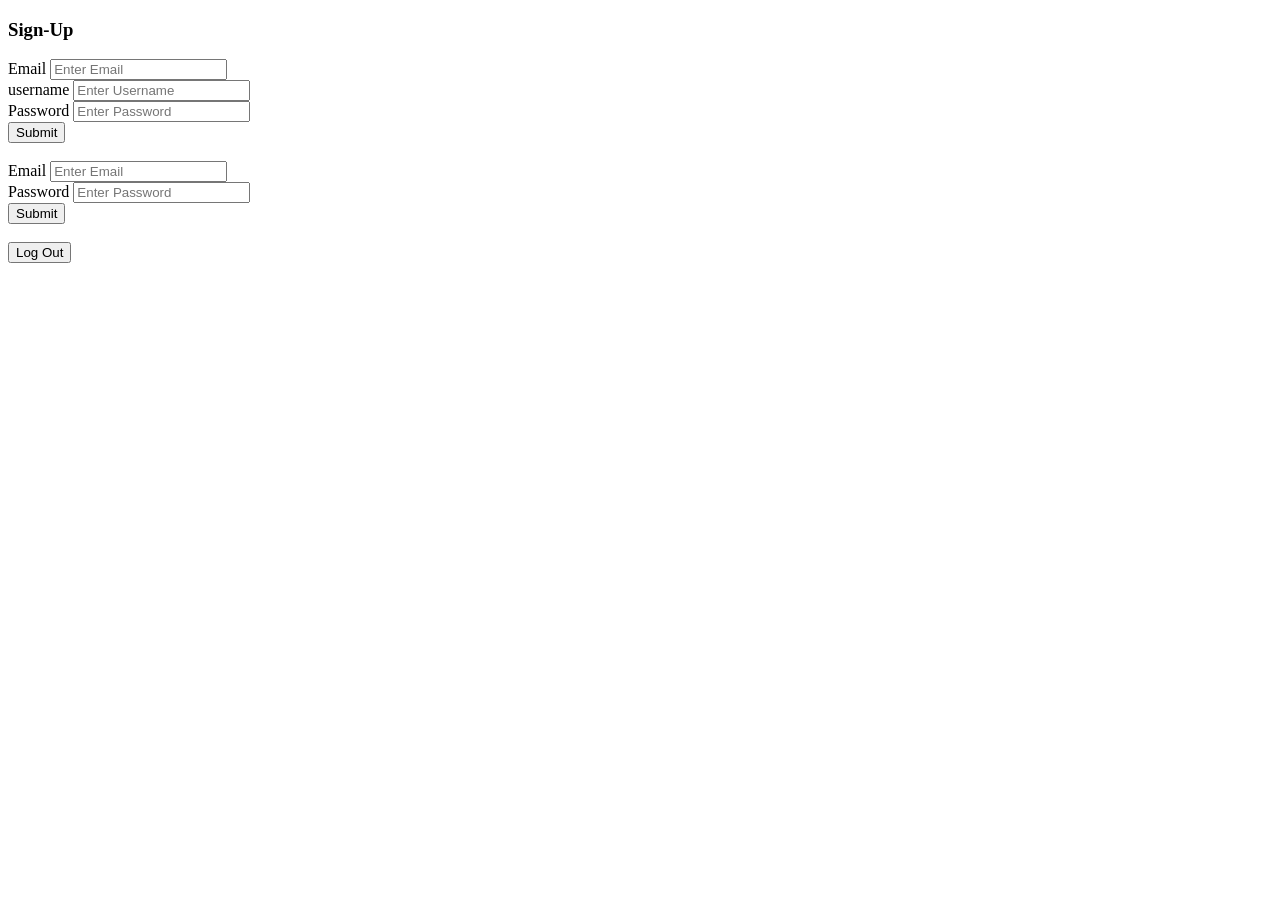
==== login.html @ a5706366 "Add files via upload" ====
<!DOCTYPE html>
<html lang="en">
<head>
    <meta charset="UTF-8">
    <title>🚗 ParkShare</title>
</head>
<body>
    <h3>Sign-Up</h3>
    <form id="sign-up">  
        <label for = "email">Email</label>
        <input type="email" id="email" required placeholder="Enter Email">
        <br>
        <label for = "username">username</label>
        <input type="text" id="username" required placeholder="Enter Username">
        <br>
        <label for="password">Password</label>
        <input type="password" id="password" required placeholder="Enter Password">
        <br>
        <button type="submit">Submit</button>
    </form>
    <br>

    <form id="sign-in">  
        <label for = "email">Email</label>
        <input type="email" id="signIn-email" required placeholder="Enter Email">
        <br>
        <label for="password">Password</label>
        <input type="password" id="signIn-password" required placeholder="Enter Password">
        <br>
        <button type="submit">Submit</button>
    </form>
    <br>

    <button type="submit" id="signout-btn">Log Out</button>
    
    <script type="module" src="auth.js"></script>
    
</body>
</html>
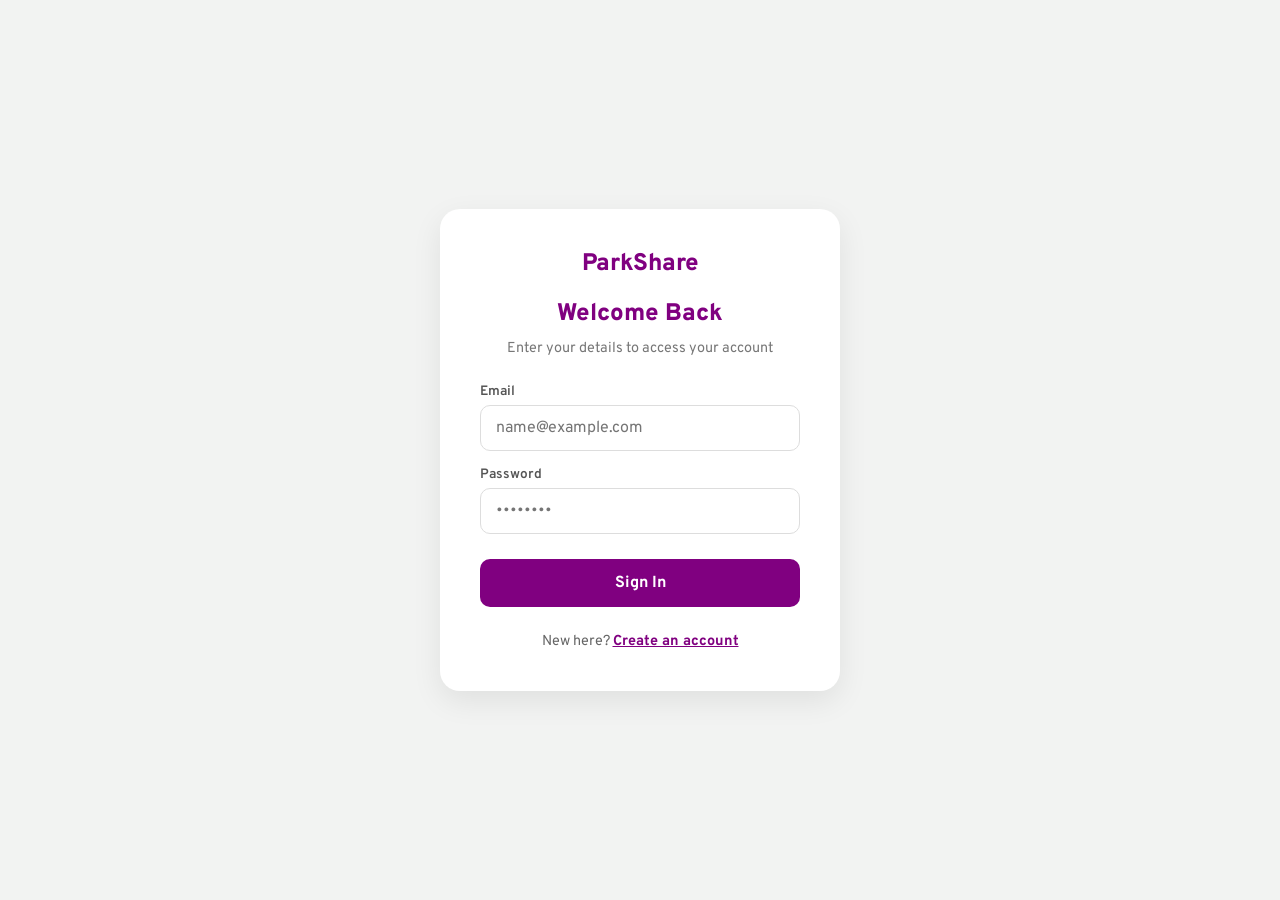
==== commit 7bf63aa3: "Adds Session Management Uses Supabase auth to manage and check when and if a user is logged in" ====
--- a/login.html
+++ b/login.html
@@ -2,39 +2,174 @@
 <html lang="en">
 <head>
     <meta charset="UTF-8">
-    <title>🚗 ParkShare</title>
+    <meta name="viewport" content="width=device-width, initial-scale=1.0">
+    <title>ParkShare | Login & Sign Up</title>
+    
+    <link rel="preconnect" href="https://fonts.googleapis.com">
+    <link rel="preconnect" href="https://fonts.gstatic.com" crossorigin>
+    <link href="https://fonts.googleapis.com/css2?family=Overpass:wght@300;400;600;800&display=swap" rel="stylesheet">
+
+    <style>
+        /* CSS STYLES */
+        * {
+            padding: 0;
+            margin: 0;
+            box-sizing: border-box;
+            font-family: 'Overpass', sans-serif;
+        }
+
+        body {
+            background: #F2F3F2;
+            display: flex;
+            justify-content: center;
+            align-items: center;
+            height: 100vh;
+        }
+
+        .auth-card {
+            background: white;
+            width: 100%;
+            max-width: 400px;
+            padding: 40px;
+            border-radius: 20px;
+            box-shadow: 0 10px 30px rgba(0,0,0,0.08);
+            text-align: center;
+        }
+
+        h2 {
+            color: purple;
+            margin-bottom: 10px;
+            font-weight: 800;
+        }
+
+        p.subtitle {
+            color: #777;
+            font-size: 0.9rem;
+            margin-bottom: 25px;
+        }
+
+        form {
+            display: flex;
+            flex-direction: column;
+            gap: 15px;
+        }
+
+        label {
+            text-align: left;
+            font-size: 0.85rem;
+            font-weight: 600;
+            color: #555;
+            margin-bottom: -10px;
+        }
+
+        input {
+            width: 100%;
+            padding: 12px 15px;
+            border: 1px solid #ddd;
+            border-radius: 10px;
+            font-size: 1rem;
+            transition: 0.3s;
+        }
+
+        input:focus {
+            outline: none;
+            border-color: purple;
+            box-shadow: 0 0 0 2px rgba(128, 0, 128, 0.1);
+        }
+
+        button {
+            background: purple;
+            color: white;
+            border: none;
+            padding: 14px;
+            border-radius: 10px;
+            font-size: 1rem;
+            font-weight: 700;
+            cursor: pointer;
+            margin-top: 10px;
+            transition: 0.3s;
+        }
+
+        button:hover {
+            background: #6a006a;
+            transform: translateY(-2px);
+        }
+
+        .toggle-text {
+            margin-top: 25px;
+            font-size: 0.9rem;
+            color: #666;
+        }
+
+        .toggle-link {
+            color: purple;
+            font-weight: 700;
+            cursor: pointer;
+            text-decoration: underline;
+        }
+
+        .hidden {
+            display: none;
+        }
+
+        /* Small Logo Style */
+        .brand {
+            font-size: 1.5rem;
+            font-weight: 800;
+            color: purple;
+            margin-bottom: 20px;
+            display: block;
+            text-decoration: none;
+        }
+    </style>
 </head>
 <body>
-    <h3>Sign-Up</h3>
-    <form id="sign-up">  
-        <label for = "email">Email</label>
-        <input type="email" id="email" required placeholder="Enter Email">
-        <br>
-        <label for = "username">username</label>
-        <input type="text" id="username" required placeholder="Enter Username">
-        <br>
-        <label for="password">Password</label>
-        <input type="password" id="password" required placeholder="Enter Password">
-        <br>
-        <button type="submit">Submit</button>
-    </form>
-    <br>
 
-    <form id="sign-in">  
-        <label for = "email">Email</label>
-        <input type="email" id="signIn-email" required placeholder="Enter Email">
-        <br>
-        <label for="password">Password</label>
-        <input type="password" id="signIn-password" required placeholder="Enter Password">
-        <br>
-        <button type="submit">Submit</button>
-    </form>
-    <br>
+    <div class="auth-card">
+        <a href="index.html" class="brand">ParkShare</a>
 
-    <button type="submit" id="signout-btn">Log Out</button>
-    
+        <div id="signin-section">
+            <h2>Welcome Back</h2>
+            <p class="subtitle">Enter your details to access your account</p>
+            <form id="sign-in">
+                <label for="signIn-email">Email</label>
+                <input type="email" id="signIn-email" required placeholder="name@example.com">
+                
+                <label for="signIn-password">Password</label>
+                <input type="password" id="signIn-password" required placeholder="••••••••">
+                
+                <button type="submit">Sign In</button>
+            </form>
+            <p class="toggle-text">New here? <span class="toggle-link" onclick="toggleForms()">Create an account</span></p>
+        </div>
+
+        <div id="signup-section" class="hidden">
+            <h2>Join ParkShare</h2>
+            <p class="subtitle">Start booking or renting your space today</p>
+            <form id="sign-up">
+                <label for="username">Full Name</label>
+                <input type="text" id="username" required placeholder="Akarsh Jaiswal">
+
+                <label for="email">Email</label>
+                <input type="email" id="email" required placeholder="name@example.com">
+                
+                <label for="password">Create Password</label>
+                <input type="password" id="password" required placeholder="Min. 6 characters">
+                
+                <button type="submit">Create Account</button>
+            </form>
+            <p class="toggle-text">Already have an account? <span class="toggle-link" onclick="toggleForms()">Sign in instead</span></p>
+        </div>
+    </div>
+
+    <script>
+        function toggleForms() {
+            document.getElementById('signin-section').classList.toggle('hidden');
+            document.getElementById('signup-section').classList.toggle('hidden');
+        }
+    </script>
+
     <script type="module" src="auth.js"></script>
-    
+
 </body>
-</html>
-    
+</html>
